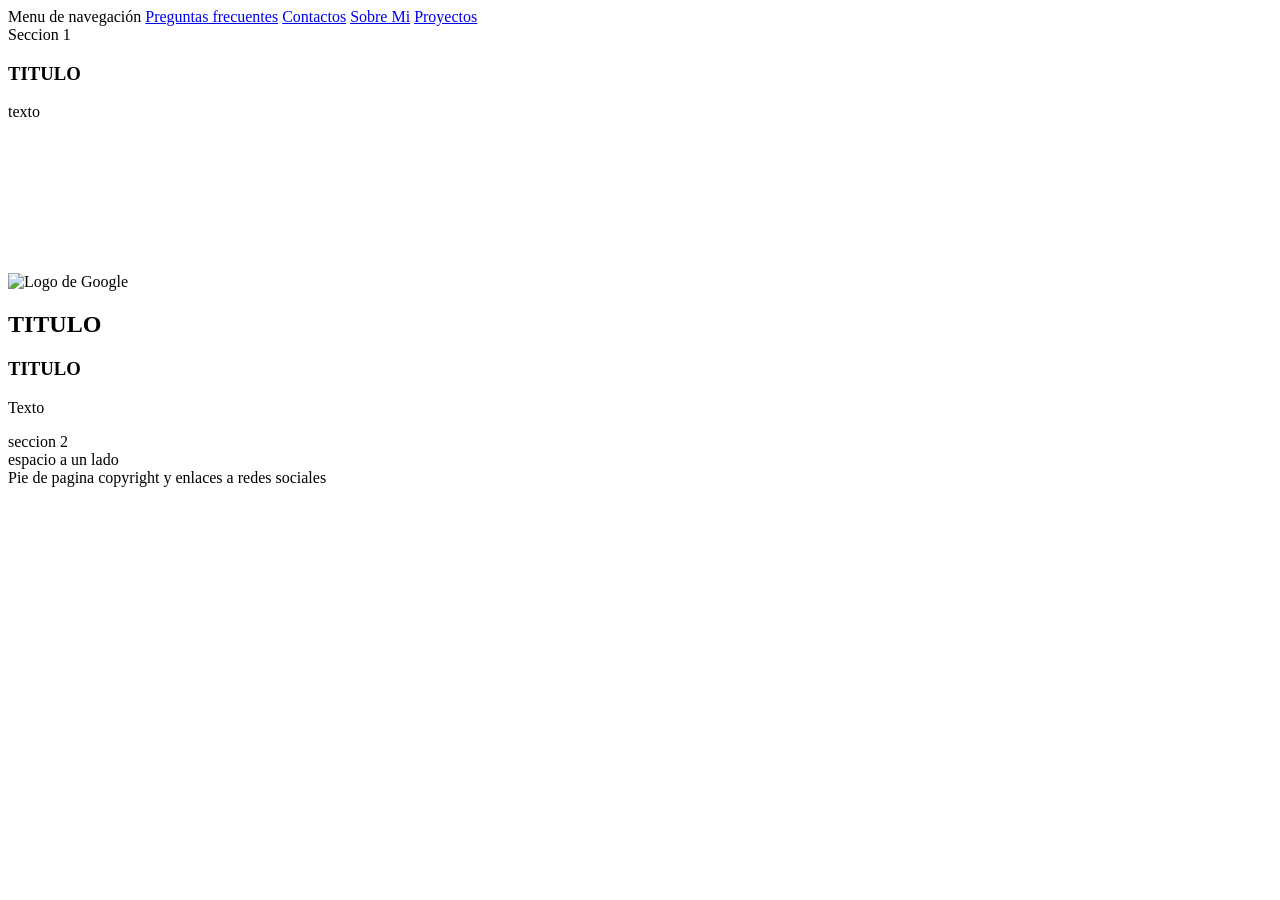
==== index.html @ b9deef10 "Add files via upload" ====
<!DOCTYPE html>
<html lang="es">
<head>
    <meta charset="UTF-8">
    <meta name="viewport" content="width=device-width, initial-scale=1.0">
    <title>Mi Sitio Web</title>
</head>
<body>
<header>
<nav>Menu de navegación
<a href="pages/Faq.html">Preguntas frecuentes</a>
<a href="pages/Contacts.html">Contactos</a>
<a href="pages/About.html">Sobre Mi</a>
<a href="pages/Proyectos.html">Proyectos</a>

</nav>
</header>

<main> 

    <section>Seccion 1

        <article> 

            <h1>TITULO</h1>
            <p>texto</p>
                <img src="https://www.google.com/images/branding/googlelogo/1x/googlelogo_color_272x92dp.png" alt="Logo de Google">  
                <audio src=""></audio>
                <video src=""></video>  
                
                
                <article></article>

            <h2>TITULO</h2>
            <h3>TITULO</h3>


            <p>Texto </p>
            
        </article>     

    </section>
    <section>seccion 2</section>

<aside>espacio a un lado</aside> 
</main>
<footer>Pie de pagina  copyright y enlaces a redes sociales </footer>

</body>
</html>
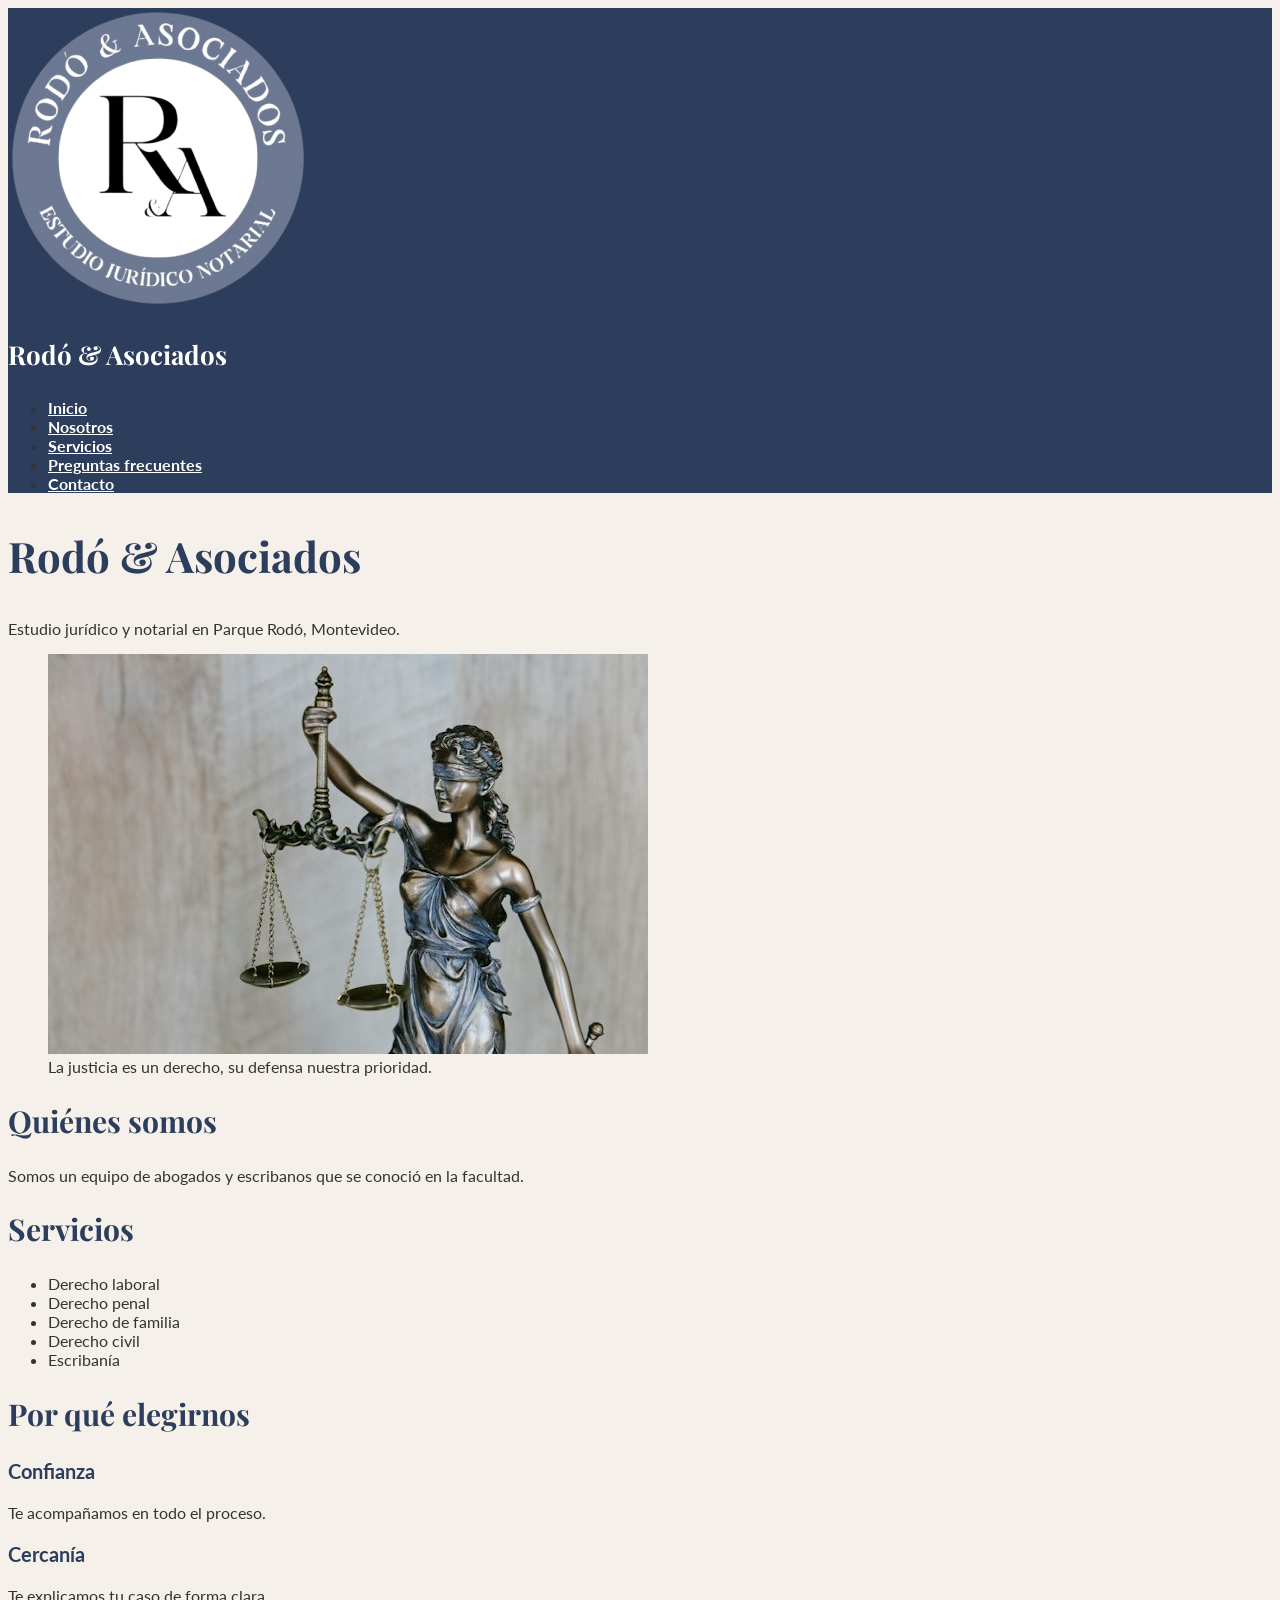
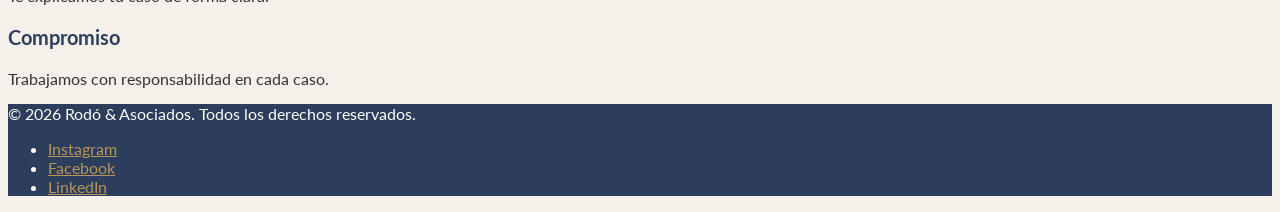
==== commit d9ad25d3: "Pre.entrega 2:estilos CSS" ====
--- a/index.html
+++ b/index.html
@@ -1,50 +1,79 @@
-<!DOCTYPE html>
-<html lang="es">
-<head>
-    <meta charset="UTF-8">
-    <meta name="viewport" content="width=device-width, initial-scale=1.0">
-    <title>Mi Sitio Web</title>
-</head>
-<body>
-<header>
-<nav>Menu de navegación
-<a href="pages/Faq.html">Preguntas frecuentes</a>
-<a href="pages/Contacts.html">Contactos</a>
-<a href="pages/About.html">Sobre Mi</a>
-<a href="pages/Proyectos.html">Proyectos</a>
-
-</nav>
-</header>
-
-<main> 
-
-    <section>Seccion 1
-
-        <article> 
-
-            <h1>TITULO</h1>
-            <p>texto</p>
-                <img src="https://www.google.com/images/branding/googlelogo/1x/googlelogo_color_272x92dp.png" alt="Logo de Google">  
-                <audio src=""></audio>
-                <video src=""></video>  
-                
-                
-                <article></article>
-
-            <h2>TITULO</h2>
-            <h3>TITULO</h3>
-
-
-            <p>Texto </p>
-            
-        </article>     
-
-    </section>
-    <section>seccion 2</section>
-
-<aside>espacio a un lado</aside> 
-</main>
-<footer>Pie de pagina  copyright y enlaces a redes sociales </footer>
-
-</body>
-</html>+<!DOCTYPE html>
+<html lang="es">
+<head>
+    <meta charset="UTF-8">
+    <meta name="viewport" content="width=device-width, initial-scale=1.0">
+    <title>Rodó & Asociados</title>
+    <link rel="preconnect" href="https://fonts.googleapis.com">
+    <link rel="preconnect" href="https://fonts.gstatic.com" crossorigin>
+    <link href="https://fonts.googleapis.com/css2?family=Lato:wght@400;700&family=Playfair+Display:wght@700&display=swap" rel="stylesheet">
+    <link rel="stylesheet" href="styles/styles.css">
+</head>
+<body class="pagina">
+    <header class="encabezado">
+        <img src="images/logo.png" alt="Logo del estudio">
+        <p class="marca">Rodó & Asociados</p>
+        <nav>
+            <ul>
+                <li><a href="index.html" class="menu-link">Inicio</a></li>
+                <li><a href="pages/nosotros.html" class="menu-link">Nosotros</a></li>
+                <li><a href="pages/servicios.html" class="menu-link">Servicios</a></li>
+                <li><a href="pages/faq.html" class="menu-link">Preguntas frecuentes</a></li>
+                <li><a href="pages/contacto.html" class="menu-link">Contacto</a></li>
+            </ul>
+        </nav>
+    </header>
+
+    <main>
+        <section>
+            <h1 class="titulo">Rodó & Asociados</h1>
+            <p class="texto">Estudio jurídico y notarial en Parque Rodó, Montevideo.</p>
+            <figure>
+                <img src="images/balanza.jpg" alt="Estatua de la justicia con su balanza">
+                <figcaption>La justicia es un derecho, su defensa nuestra prioridad.</figcaption>
+            </figure>
+        </section>
+
+        <section>
+            <h2 class="titulo-seccion">Quiénes somos</h2>
+            <p class="texto">Somos un equipo de abogados y escribanos que se conoció en la facultad.</p>
+        </section>
+
+        <section>
+            <h2 class="titulo-seccion">Servicios</h2>
+            <ul>
+                <li>Derecho laboral</li>
+                <li>Derecho penal</li>
+                <li>Derecho de familia</li>
+                <li>Derecho civil</li>
+                <li>Escribanía</li>
+            </ul>
+        </section>
+
+        <section>
+            <h2 class="titulo-seccion">Por qué elegirnos</h2>
+            <article>
+                <h3 class="subtitulo">Confianza</h3>
+                <p class="texto">Te acompañamos en todo el proceso.</p>
+            </article>
+            <article>
+                <h3 class="subtitulo">Cercanía</h3>
+                <p class="texto">Te explicamos tu caso de forma clara.</p>
+            </article>
+            <article>
+                <h3 class="subtitulo">Compromiso</h3>
+                <p class="texto">Trabajamos con responsabilidad en cada caso.</p>
+            </article>
+        </section>
+    </main>
+
+    <footer class="pie">
+        <p>© 2026 Rodó & Asociados. Todos los derechos reservados.</p>
+        <ul>
+            <li><a class="redes-link" href="https://www.instagram.com/">Instagram</a></li>
+            <li><a class="redes-link" href="https://www.facebook.com/">Facebook</a></li>
+            <li><a class="redes-link" href="https://www.linkedin.com/">LinkedIn</a></li>
+        </ul>
+    </footer>
+</body>
+</html>
--- a/styles/styles.css
+++ b/styles/styles.css
@@ -0,0 +1,67 @@
+/* ===== PALETA DE COLORES =====
+   Primario:   #2c3e5c (azul oscuro)
+   Secundario: #f5f1ea (crema)
+   Acento:     #b8955a (dorado)
+*/
+
+/* ===== GENERAL ===== */
+.pagina {
+    background-color: #f5f1ea;
+    color: #333333;
+    font-family: 'Lato', sans-serif;
+}
+
+/* ===== ENCABEZADO ===== */
+.encabezado {
+    background-color: #2c3e5c;
+}
+
+.marca {
+    color: #ffffff;
+    font-family: 'Playfair Display', serif;
+    font-size: 26px;
+    font-weight: 700;
+}
+
+.menu-link {
+    color: #ffffff;
+    font-weight: 700;
+}
+
+/* ===== TITULOS ===== */
+.titulo {
+    color: #2c3e5c;
+    font-family: 'Playfair Display', serif;
+    font-size: 42px;
+    font-weight: 700;
+}
+
+.titulo-seccion {
+    color: #2c3e5c;
+    font-family: 'Playfair Display', serif;
+    font-size: 30px;
+    font-weight: 700;
+}
+
+.subtitulo {
+    color: #2c3e5c;
+    font-family: 'Lato', sans-serif;
+    font-size: 20px;
+    font-weight: 700;
+}
+
+/* ===== TEXTOS ===== */
+.texto {
+    font-size: 16px;
+    font-weight: 400;
+}
+
+/* ===== PIE DE PAGINA ===== */
+.pie {
+    background-color: #2c3e5c;
+    color: #ffffff;
+}
+
+.redes-link {
+    color: #b8955a;
+}
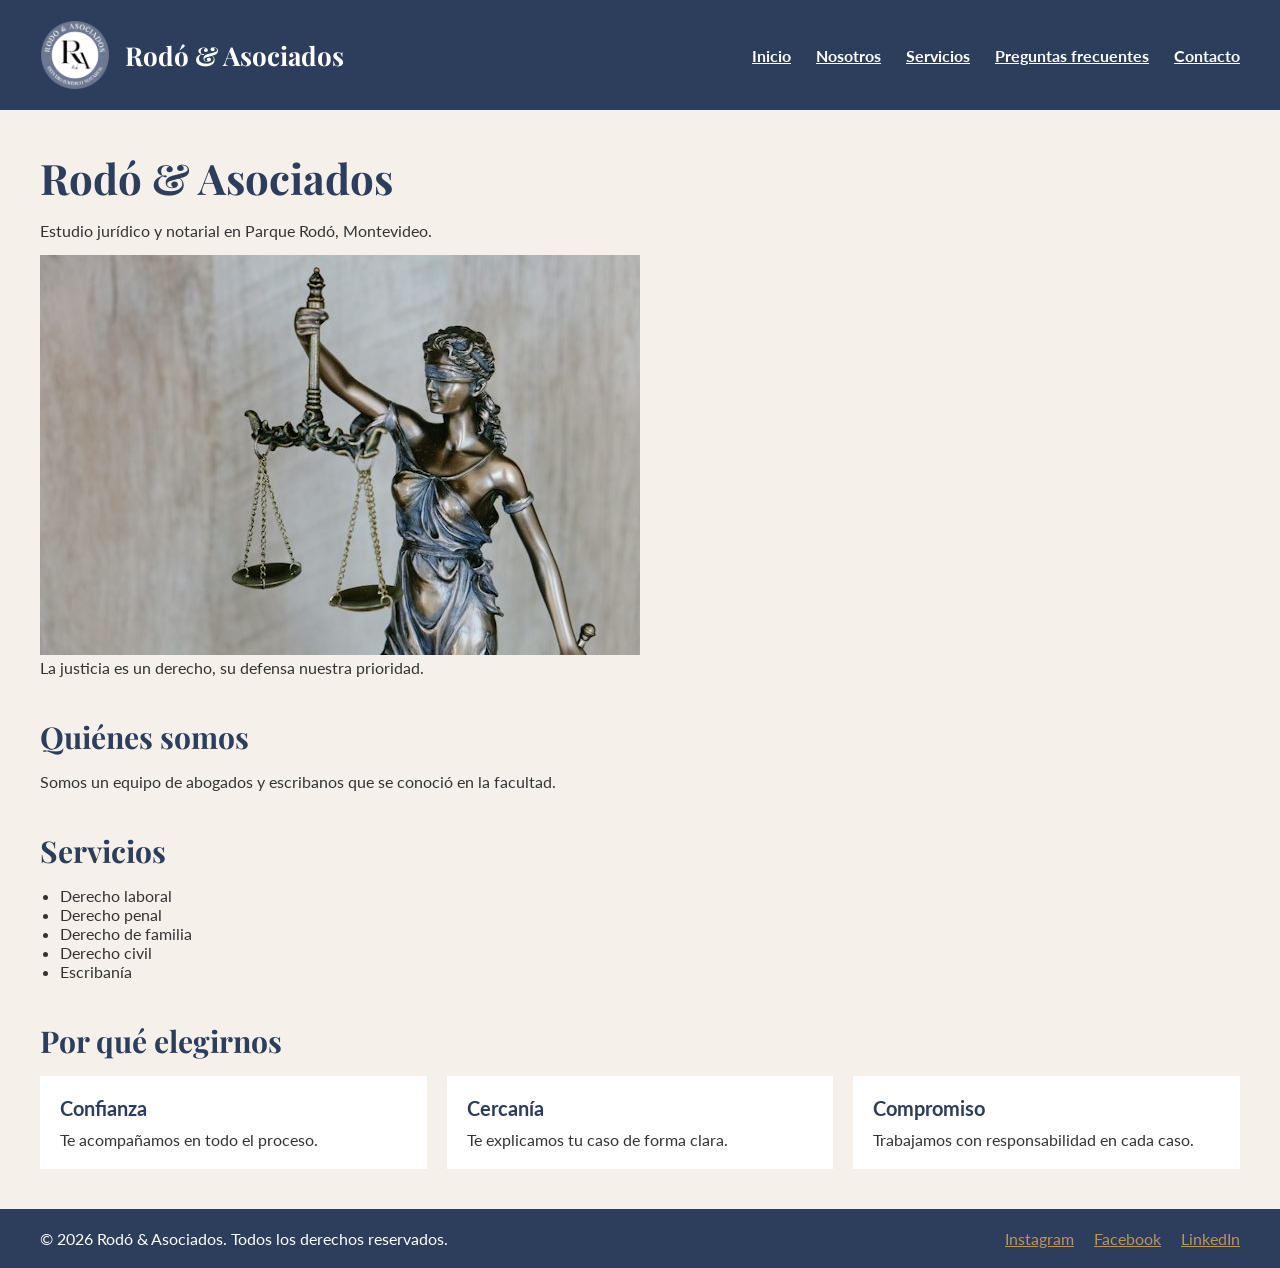
==== commit d94407a9: "Pre-entrega 3: index y README" ====
--- a/index.html
+++ b/index.html
@@ -11,21 +11,23 @@
 </head>
 <body class="pagina">
     <header class="encabezado">
-        <img src="images/logo.png" alt="Logo del estudio">
-        <p class="marca">Rodó & Asociados</p>
+        <div class="marca-contenedor">
+            <img src="images/logo.png" alt="Logo del estudio" class="logo">
+            <p class="marca">Rodó & Asociados</p>
+        </div>
         <nav>
-            <ul>
+            <ul class="menu">
                 <li><a href="index.html" class="menu-link">Inicio</a></li>
-                <li><a href="pages/nosotros.html" class="menu-link">Nosotros</a></li>
+                <li><a href="pages/sobre-mi.html" class="menu-link">Nosotros</a></li>
                 <li><a href="pages/servicios.html" class="menu-link">Servicios</a></li>
-                <li><a href="pages/faq.html" class="menu-link">Preguntas frecuentes</a></li>
+                <li><a href="pages/proyectos.html" class="menu-link">Preguntas frecuentes</a></li>
                 <li><a href="pages/contacto.html" class="menu-link">Contacto</a></li>
             </ul>
         </nav>
     </header>
 
-    <main>
-        <section>
+    <main class="contenido">
+        <section class="seccion">
             <h1 class="titulo">Rodó & Asociados</h1>
             <p class="texto">Estudio jurídico y notarial en Parque Rodó, Montevideo.</p>
             <figure>
@@ -34,14 +36,14 @@
             </figure>
         </section>
 
-        <section>
+        <section class="seccion">
             <h2 class="titulo-seccion">Quiénes somos</h2>
             <p class="texto">Somos un equipo de abogados y escribanos que se conoció en la facultad.</p>
         </section>
 
-        <section>
+        <section class="seccion">
             <h2 class="titulo-seccion">Servicios</h2>
-            <ul>
+            <ul class="lista">
                 <li>Derecho laboral</li>
                 <li>Derecho penal</li>
                 <li>Derecho de familia</li>
@@ -50,26 +52,28 @@
             </ul>
         </section>
 
-        <section>
+        <section class="seccion">
             <h2 class="titulo-seccion">Por qué elegirnos</h2>
-            <article>
-                <h3 class="subtitulo">Confianza</h3>
-                <p class="texto">Te acompañamos en todo el proceso.</p>
-            </article>
-            <article>
-                <h3 class="subtitulo">Cercanía</h3>
-                <p class="texto">Te explicamos tu caso de forma clara.</p>
-            </article>
-            <article>
-                <h3 class="subtitulo">Compromiso</h3>
-                <p class="texto">Trabajamos con responsabilidad en cada caso.</p>
-            </article>
+            <div class="tarjetas">
+                <article class="tarjeta">
+                    <h3 class="subtitulo">Confianza</h3>
+                    <p class="texto">Te acompañamos en todo el proceso.</p>
+                </article>
+                <article class="tarjeta">
+                    <h3 class="subtitulo">Cercanía</h3>
+                    <p class="texto">Te explicamos tu caso de forma clara.</p>
+                </article>
+                <article class="tarjeta">
+                    <h3 class="subtitulo">Compromiso</h3>
+                    <p class="texto">Trabajamos con responsabilidad en cada caso.</p>
+                </article>
+            </div>
         </section>
     </main>
 
     <footer class="pie">
         <p>© 2026 Rodó & Asociados. Todos los derechos reservados.</p>
-        <ul>
+        <ul class="redes">
             <li><a class="redes-link" href="https://www.instagram.com/">Instagram</a></li>
             <li><a class="redes-link" href="https://www.facebook.com/">Facebook</a></li>
             <li><a class="redes-link" href="https://www.linkedin.com/">LinkedIn</a></li>
--- a/styles/styles.css
+++ b/styles/styles.css
@@ -1,3 +1,10 @@
+/* ===== RESET ===== */
+* {
+    margin: 0;
+    padding: 0;
+    box-sizing: border-box;
+}
+
 /* ===== PALETA DE COLORES =====
    Primario:   #2c3e5c (azul oscuro)
    Secundario: #f5f1ea (crema)
@@ -11,9 +18,23 @@
     font-family: 'Lato', sans-serif;
 }
 
-/* ===== ENCABEZADO ===== */
+/* ===== ENCABEZADO Y NAVBAR ===== */
 .encabezado {
+    display: flex;
+    justify-content: space-between;
+    align-items: center;
+    padding: 20px 40px;
     background-color: #2c3e5c;
+}
+
+.marca-contenedor {
+    display: flex;
+    align-items: center;
+    gap: 15px;
+}
+
+.logo {
+    width: 70px;
 }
 
 .marca {
@@ -23,9 +44,51 @@
     font-weight: 700;
 }
 
+.menu {
+    display: flex;
+    align-items: center;
+    gap: 25px;
+    list-style: none;
+}
+
 .menu-link {
     color: #ffffff;
     font-weight: 700;
+}
+
+/* ===== CONTENIDO ===== */
+.contenido {
+    display: flex;
+    flex-direction: column;
+    gap: 40px;
+    padding: 40px;
+}
+
+.seccion {
+    display: flex;
+    flex-direction: column;
+    gap: 15px;
+}
+
+.lista {
+    padding-left: 20px;
+}
+
+/* ===== TARJETAS ===== */
+.tarjetas {
+    display: flex;
+    flex-wrap: wrap;
+    gap: 20px;
+}
+
+.tarjeta {
+    display: flex;
+    flex-direction: column;
+    gap: 10px;
+    flex: 1;
+    min-width: 200px;
+    padding: 20px;
+    background-color: #ffffff;
 }
 
 /* ===== TITULOS ===== */
@@ -58,8 +121,18 @@
 
 /* ===== PIE DE PAGINA ===== */
 .pie {
+    display: flex;
+    justify-content: space-between;
+    align-items: center;
+    padding: 20px 40px;
     background-color: #2c3e5c;
     color: #ffffff;
+}
+
+.redes {
+    display: flex;
+    gap: 20px;
+    list-style: none;
 }
 
 .redes-link {
